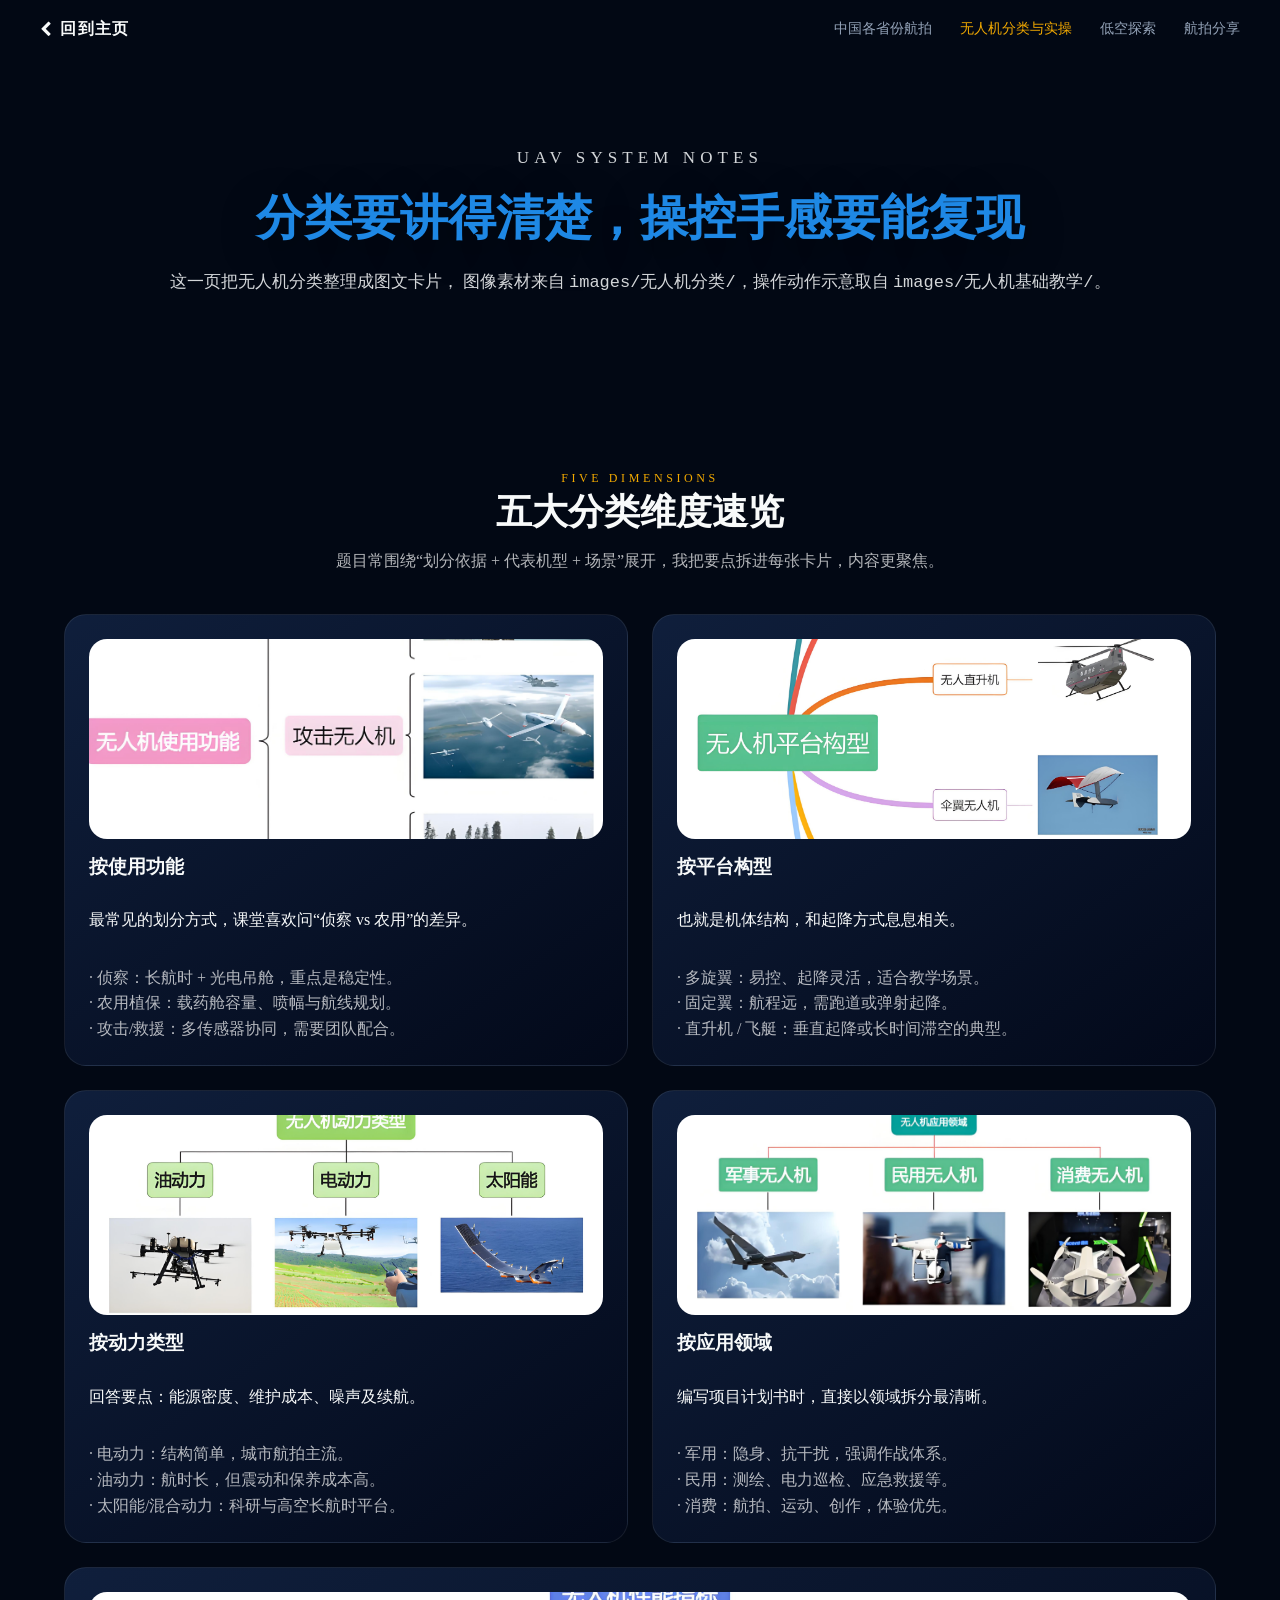
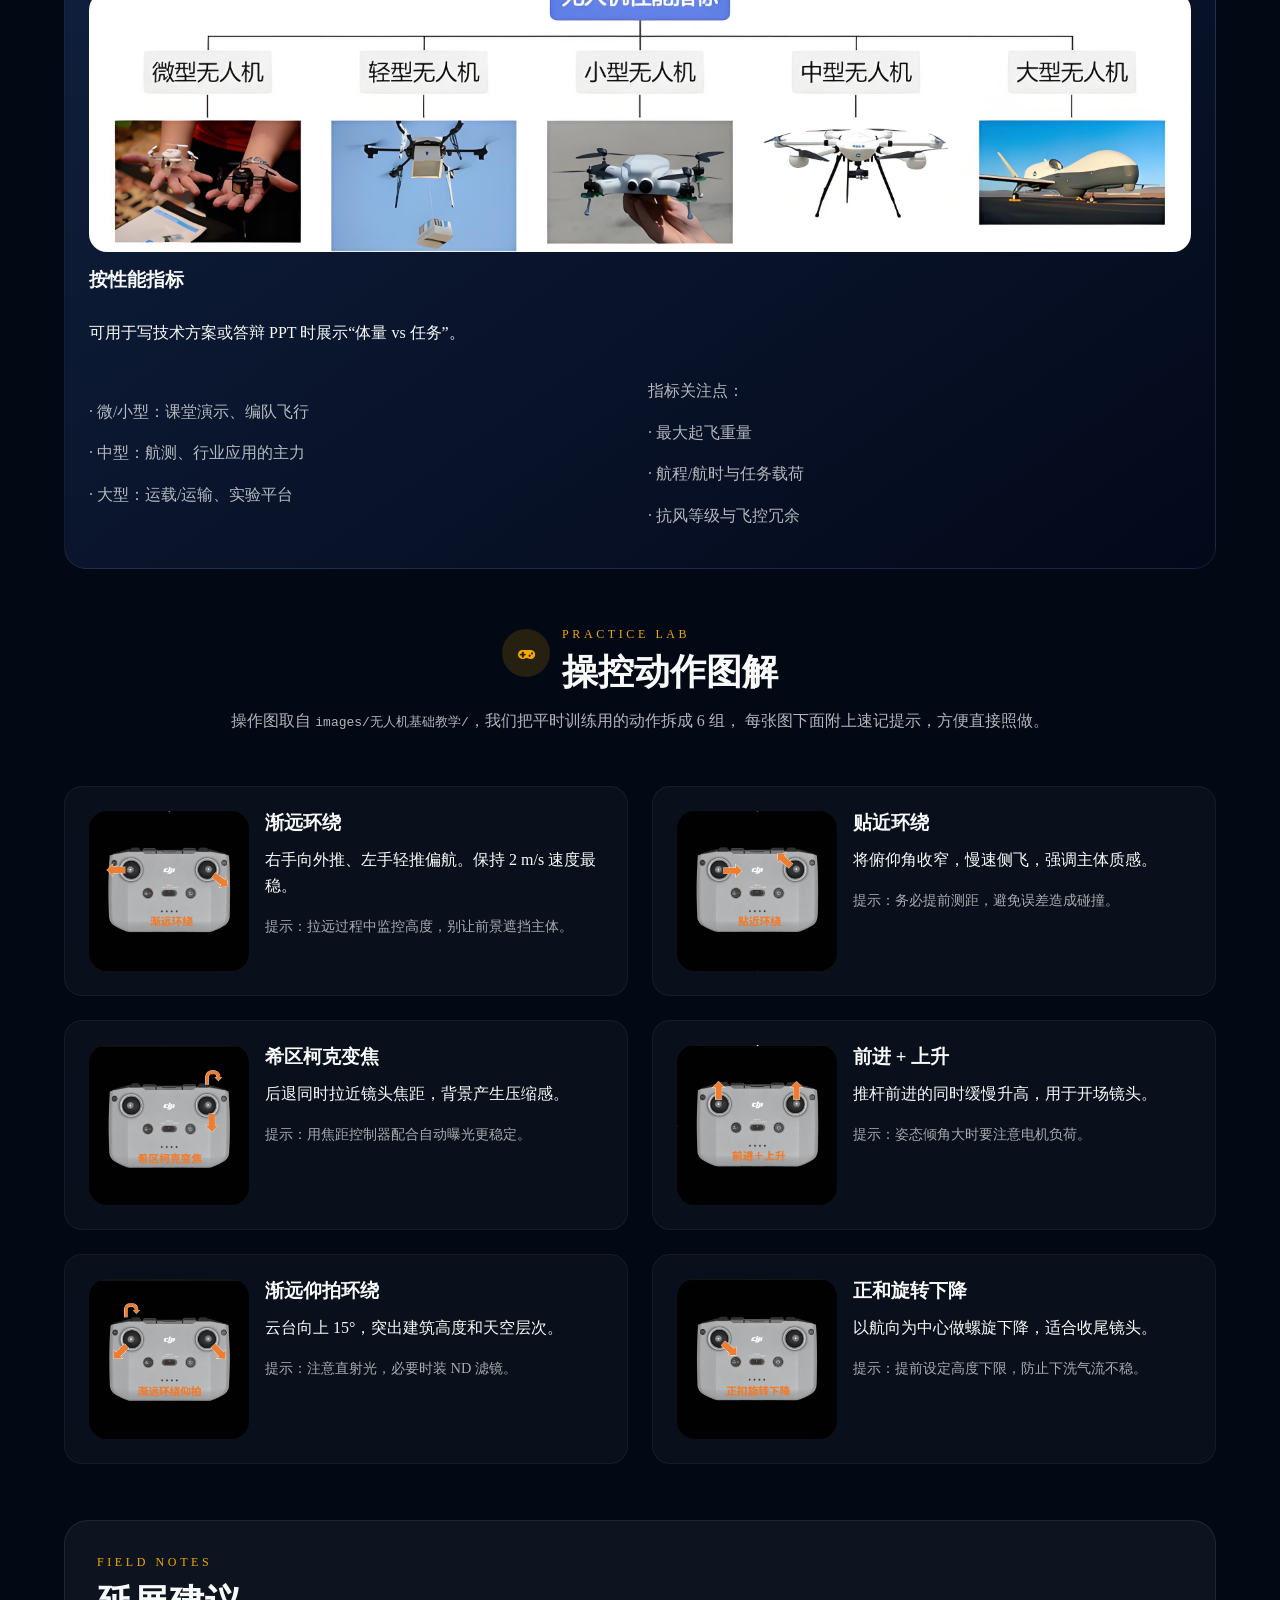
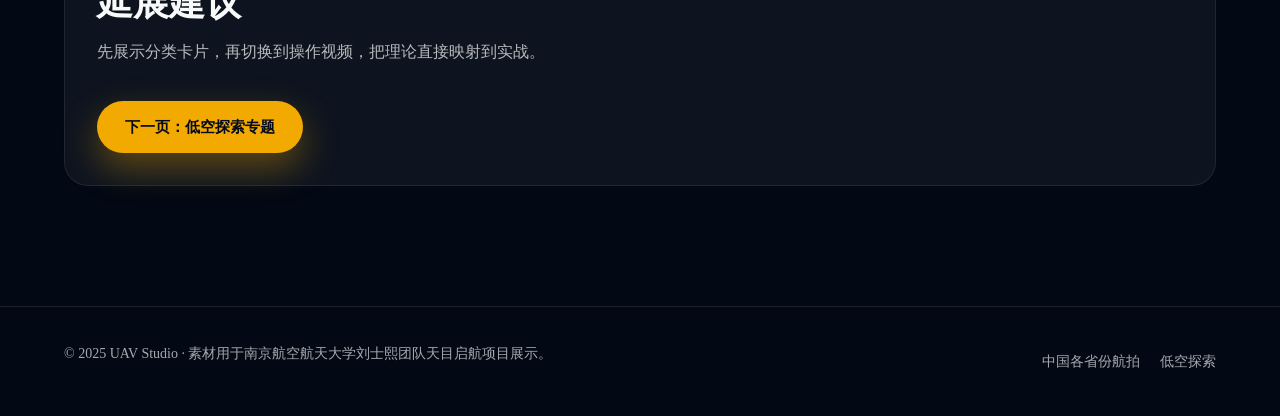
==== categories.html @ 13bf7d5a "🚀 部署低空新视界网站 包含首页、省份航拍、无人机分类、低空探索、航拍分享等页面" ====
<!DOCTYPE html>
<html lang="zh-CN">
<head>
  <meta charset="UTF-8">
  <meta name="viewport" content="width=device-width, initial-scale=1.0">
  <title>无人机分类与操控图解 - 低空新视界</title>
  <link rel="stylesheet" href="font-awesome.min.css">
  <link rel="stylesheet" href="styles.css">
  <style>
    .hero-categories {
      padding-top: 7rem;
      padding-bottom: 3rem;
      text-align: center;
    }
    .section-note {
      color: rgba(255,255,255,0.65);
      font-size: 0.9rem;
    }
  </style>
</head>
<body class="page page-categories">
  <nav id="site-nav" class="site-nav">
    <div class="container nav-inner">
      <a href="index.html" class="brand">
        <i class="fa fa-chevron-left" aria-hidden="true"></i>
        回到主页
      </a>
      <div class="nav-links">
        <a href="province.html">中国各省份航拍</a>
        <a href="categories.html" class="is-active">无人机分类与实操</a>
        <a href="explore.html">低空探索</a>
        <a href="share.html">航拍分享</a>
      </div>
    </div>
  </nav>

  <header class="hero hero-categories">
       <div class="container hero-content">
         <p class="hero-tag">UAV System Notes</p >
         <!-- 沿用经典蓝#1E88E5，与上一页标题色系一致 -->
         <h1 style="color:#1E88E5;">分类要讲得清楚，操控手感要能复现</h1>
         <p class="section-description">
           这一页把无人机分类整理成图文卡片，
           图像素材来自 <code>images/无人机分类/</code>，操作动作示意取自 <code>images/无人机基础教学/</code>。
         </p >
       </div>
     </header>

  <main class="container" style="padding-bottom:4rem;">
    <section class="section">
      <div class="section-intro">
        <span class="section-label">Five Dimensions</span>
        <h2 class="section-title">五大分类维度速览</h2>
        <p class="section-description">
          题目常围绕“划分依据 + 代表机型 + 场景”展开，我把要点拆进每张卡片，内容更聚焦。
        </p>
      </div>
      <div class="card-grid">
        <article class="classification-card">
          <img src="images/无人机分类/按使用功能分/使用功能分类.jpg" alt="按使用功能分类">
          <h3>按使用功能</h3>
          <p>最常见的划分方式，课堂喜欢问“侦察 vs 农用”的差异。</p>
          <ul class="section-description" style="list-style:none;padding:0;margin:0;">
            <li>· 侦察：长航时 + 光电吊舱，重点是稳定性。</li>
            <li>· 农用植保：载药舱容量、喷幅与航线规划。</li>
            <li>· 攻击/救援：多传感器协同，需要团队配合。</li>
          </ul>
        </article>
        <article class="classification-card">
          <img src="images/无人机分类/按平台构型分/平台构型分类.jpg" alt="按平台构型分类">
          <h3>按平台构型</h3>
          <p>也就是机体结构，和起降方式息息相关。</p>
          <ul class="section-description" style="list-style:none;padding:0;margin:0;">
            <li>· 多旋翼：易控、起降灵活，适合教学场景。</li>
            <li>· 固定翼：航程远，需跑道或弹射起降。</li>
            <li>· 直升机 / 飞艇：垂直起降或长时间滞空的典型。</li>
          </ul>
        </article>
        <article class="classification-card">
          <img src="images/无人机分类/按动力类型分/动力类型分类.jpg" alt="按动力类型分类">
          <h3>按动力类型</h3>
          <p>回答要点：能源密度、维护成本、噪声及续航。</p>
          <ul class="section-description" style="list-style:none;padding:0;margin:0;">
            <li>· 电动力：结构简单，城市航拍主流。</li>
            <li>· 油动力：航时长，但震动和保养成本高。</li>
            <li>· 太阳能/混合动力：科研与高空长航时平台。</li>
          </ul>
        </article>
        <article class="classification-card">
          <img src="images/无人机分类/按应用领域分/应用领域分类.jpg" alt="按应用领域分类">
          <h3>按应用领域</h3>
          <p>编写项目计划书时，直接以领域拆分最清晰。</p>
          <ul class="section-description" style="list-style:none;padding:0;margin:0;">
            <li>· 军用：隐身、抗干扰，强调作战体系。</li>
            <li>· 民用：测绘、电力巡检、应急救援等。</li>
            <li>· 消费：航拍、运动、创作，体验优先。</li>
          </ul>
        </article>
        <article class="classification-card" style="grid-column:span 2;">
          <img src="images/无人机分类/按性能指标分/性能指标分类.jpg" alt="按性能指标分类" style="height:260px;">
          <h3>按性能指标</h3>
          <p>可用于写技术方案或答辩 PPT 时展示“体量 vs 任务”。</p>
          <div class="two-column" style="gap:1rem;">
            <div class="section-description">
              <p>· 微/小型：课堂演示、编队飞行</p>
              <p>· 中型：航测、行业应用的主力</p>
              <p>· 大型：运载/运输、实验平台</p>
            </div>
            <div class="section-description">
              <p>指标关注点：</p>
              <p>· 最大起飞重量</p>
              <p>· 航程/航时与任务载荷</p>
              <p>· 抗风等级与飞控冗余</p>
            </div>
          </div>
        </article>
      </div>
    </section>

    <section class="section">
      <div class="section-header" style="flex-direction:column;gap:0.75rem;">
        <div style="display:flex;align-items:center;gap:0.75rem;">
          <span class="icon-circle"><i class="fa fa-gamepad" aria-hidden="true"></i></span>
          <div>
            <p class="section-label" style="margin-bottom:0.3rem;">Practice Lab</p>
            <h2 class="section-title" style="margin-bottom:0;">操控动作图解</h2>
          </div>
        </div>
        <p class="section-description" style="text-align:left;">
          操作图取自 <code>images/无人机基础教学/</code>，我们把平时训练用的动作拆成 6 组，
          每张图下面附上速记提示，方便直接照做。
        </p>
      </div>
      <div class="card-grid">
        <article class="operation-card">
          <img src="images/无人机基础教学/渐远环绕.png" alt="渐远环绕">
          <div>
            <h3>渐远环绕</h3>
            <p>右手向外推、左手轻推偏航。保持 2 m/s 速度最稳。</p>
            <p class="section-note">提示：拉远过程中监控高度，别让前景遮挡主体。</p>
          </div>
        </article>
        <article class="operation-card">
          <img src="images/无人机基础教学/贴近环绕.png" alt="贴近环绕">
          <div>
            <h3>贴近环绕</h3>
            <p>将俯仰角收窄，慢速侧飞，强调主体质感。</p>
            <p class="section-note">提示：务必提前测距，避免误差造成碰撞。</p>
          </div>
        </article>
        <article class="operation-card">
          <img src="images/无人机基础教学/希区柯克变焦.png" alt="希区柯克变焦">
          <div>
            <h3>希区柯克变焦</h3>
            <p>后退同时拉近镜头焦距，背景产生压缩感。</p>
            <p class="section-note">提示：用焦距控制器配合自动曝光更稳定。</p>
          </div>
        </article>
        <article class="operation-card">
          <img src="images/无人机基础教学/前进＋上升.png" alt="前进上升">
          <div>
            <h3>前进 + 上升</h3>
            <p>推杆前进的同时缓慢升高，用于开场镜头。</p>
            <p class="section-note">提示：姿态倾角大时要注意电机负荷。</p>
          </div>
        </article>
        <article class="operation-card">
          <img src="images/无人机基础教学/渐远环绕仰拍.png" alt="仰拍环绕">
          <div>
            <h3>渐远仰拍环绕</h3>
            <p>云台向上 15°，突出建筑高度和天空层次。</p>
            <p class="section-note">提示：注意直射光，必要时装 ND 滤镜。</p>
          </div>
        </article>
        <article class="operation-card">
          <img src="images/无人机基础教学/正扣旋转下降.png" alt="旋转下降">
          <div>
            <h3>正和旋转下降</h3>
            <p>以航向为中心做螺旋下降，适合收尾镜头。</p>
            <p class="section-note">提示：提前设定高度下限，防止下洗气流不稳。</p>
          </div>
        </article>
      </div>
    </section>

    <section class="section">
      <article class="cta-card">
        <div>
          <p class="section-label" style="margin-bottom:0.5rem;">Field Notes</p>
          <h2 class="section-title">延展建议</h2>
          <p class="section-description">
            先展示分类卡片，再切换到操作视频，把理论直接映射到实战。
          </p>
        </div>
        <a href="explore.html" class="button button-primary">下一页：低空探索专题</a>
      </article>
    </section>
  </main>

  <div id="image-lightbox" class="lightbox" role="dialog" aria-label="图片预览" aria-hidden="true">
    <button class="lightbox-close" type="button" aria-label="关闭预览">
      <i class="fa fa-times" aria-hidden="true"></i>
    </button>
    <img src="" alt="">
  </div>

  <footer class="footer">
    <div class="container footer-inner">
      <p>© 2025 UAV Studio · 素材用于南京航空航天大学刘士熙团队天目启航项目展示。</p>
      <div class="footer-links">
        <a href="province.html">中国各省份航拍</a>
        <a href="explore.html">低空探索</a>
      </div>
    </div>
  </footer>

  <script>
    const nav = document.getElementById('site-nav');
    const lightbox = document.getElementById('image-lightbox');
    const lightboxImg = lightbox.querySelector('img');
    const closeBtn = lightbox.querySelector('.lightbox-close');

    window.addEventListener('scroll', () => {
      nav.classList.toggle('nav-scrolled', window.scrollY > 30);
    });

    const openLightbox = (img) => {
      lightboxImg.src = img.src;
      lightboxImg.alt = img.alt || '';
      lightbox.classList.add('is-visible');
      document.body.classList.add('lightbox-open');
      lightbox.setAttribute('aria-hidden', 'false');
    };

    const closeLightbox = () => {
      lightbox.classList.remove('is-visible');
      document.body.classList.remove('lightbox-open');
      lightbox.setAttribute('aria-hidden', 'true');
      setTimeout(() => { lightboxImg.src = ''; lightboxImg.alt = ''; }, 200);
    };

    // 绑定所有卡片图片：分类卡片 + 操作卡片
    document.querySelectorAll('.classification-card img, .operation-card img').forEach((img) => {
      img.style.cursor = 'pointer';
      img.addEventListener('click', () => openLightbox(img));
    });

    closeBtn.addEventListener('click', closeLightbox);

    lightbox.addEventListener('click', (event) => {
      if (event.target === lightbox) {
        closeLightbox();
      }
    });

    document.addEventListener('keydown', (event) => {
      if (event.key === 'Escape' && lightbox.classList.contains('is-visible')) {
        closeLightbox();
      }
    });
  </script>
</body>
</html>
---- styles.css ----
/* Google Fonts removed — blocked in China. Using system font stack instead. */
/* Inter → system sans-serif; Noto Sans SC → system Chinese fonts */

* {
  box-sizing: border-box;
}

body {
  margin: 0;
  min-height: 100vh;
  font-family: "FangSong", "仿宋", "STFangsong", "华文仿宋", "Noto Serif SC", "Source Han Serif SC", "SimSun", "宋体", serif;
  line-height: 1.6;
  background-color: #040b1a;
  color: #f8fafa;
}

img {
  display: block;
  max-width: 100%;
  height: auto;
}

a {
  color: inherit;
  text-decoration: none;
}

p {
  margin: 0 0 16px;
}

h1, h2, h3, h4, h5, h6 {
  margin: 0 0 12px;
  line-height: 1.3;
}

.page {
  background-color: #040b1a;
}

.page-province {
  background-color: #030a1b;
}

.page-categories {
  background-color: #020814;
}

.page-explore {
  background-color: #030717;
}

.container {
  width: 100%;
  max-width: 1200px;
  margin: 0 auto;
  padding: 0 24px;
}

.site-nav {
  position: fixed;
  top: 0;
  left: 0;
  right: 0;
  z-index: 50;
  transition: background-color 0.25s ease, box-shadow 0.25s ease;
}

.nav-inner {
  display: flex;
  align-items: center;
  justify-content: space-between;
  padding: 16px 0;
}

.brand {
  font-weight: 600;
  letter-spacing: 0.08em;
  display: flex;
  align-items: center;
  gap: 8px;
}

.nav-links {
  display: none;
  gap: 28px;
  font-size: 14px;
  color: #94a3b8;
}

.nav-links a:hover,
.nav-links a.is-active {
  color: #f2a900;
}

.nav-cta {
  border: 1px solid #f2a900;
  border-radius: 999px;
  padding: 10px 22px;
  font-size: 14px;
  color: #f2a900;
  transition: transform 0.25s ease, box-shadow 0.25s ease;
}

.nav-cta:hover {
  transform: translateY(-2px);
  box-shadow: 0 10px 25px rgba(242, 169, 0, 0.35);
}

.nav-scrolled {
  background-color: rgba(4, 11, 26, 0.95);
  box-shadow: 0 8px 24px rgba(0, 0, 0, 0.35);
}

@media (min-width: 768px) {
  .nav-links {
    display: flex;
  }
}

/* ===== 顶部三分布导航卡片 ===== */
.top-three-nav {
  padding-top: 90px;
  padding-bottom: 32px;
}

.top-three-grid {
  display: grid;
  gap: 20px;
  grid-template-columns: 1fr;
}

@media (min-width: 768px) {
  .top-three-grid {
    grid-template-columns: repeat(3, 1fr);
  }
}

.top-nav-card {
  display: block;
  border-radius: 20px;
  overflow: hidden;
  text-decoration: none;
  color: #fff;
  transition: transform 0.3s ease, box-shadow 0.3s ease;
  box-shadow: 0 8px 30px rgba(0, 0, 0, 0.4);
  cursor: pointer;
}

.top-nav-card:hover {
  transform: translateY(-6px);
  box-shadow: 0 18px 45px rgba(0, 0, 0, 0.55);
}

.top-nav-card-img {
  height: 260px;
  background-size: cover;
  background-position: center;
  position: relative;
  transition: transform 0.4s ease;
}

.top-nav-card:hover .top-nav-card-img {
  transform: scale(1.05);
}

.top-nav-card-overlay {
  position: absolute;
  inset: 0;
  background: linear-gradient(0deg, rgba(4,11,26,0.92) 0%, rgba(4,11,26,0.3) 55%, rgba(4,11,26,0.05) 100%);
  display: flex;
  flex-direction: column;
  justify-content: flex-end;
  padding: 24px;
}

.top-nav-badge {
  display: inline-block;
  background: rgba(242, 169, 0, 0.85);
  color: #040b1a;
  font-size: 12px;
  font-weight: 700;
  padding: 4px 12px;
  border-radius: 20px;
  margin-bottom: 10px;
  align-self: flex-start;
  letter-spacing: 0.05em;
}

.top-nav-card-overlay h2 {
  font-size: 26px;
  font-weight: 700;
  margin: 0 0 6px;
  line-height: 1.25;
  text-shadow: 0 2px 10px rgba(0,0,0,0.5);
}

.top-nav-card-overlay p {
  font-size: 14px;
  color: rgba(255,255,255,0.75);
  margin: 0;
}

.hero {
  padding-top: 110px;
  padding-bottom: 48px;
}

.hero-full {
  min-height: 100vh;
  display: flex;
  align-items: center;
}

.hero-content {
  padding: 32px 0 48px;
}

.hero-tag {
  letter-spacing: 0.3em;
  font-size: 12px;
  text-transform: uppercase;
  color: #94a3b8;
  margin-bottom: 16px;
}

.hero h1 {
  font-size: 48px;
  margin-bottom: 18px;
  text-shadow: 0 10px 40px rgba(0, 0, 0, 0.35);
}

.hero p {
  font-size: 17px;
  color: rgba(248, 250, 252, 0.85);
}

.button-row {
  display: flex;
  flex-wrap: wrap;
  gap: 16px;
  margin-top: 32px;
}

.button {
  border: none;
  border-radius: 999px;
  padding: 14px 28px;
  font-size: 15px;
  font-weight: 600;
  cursor: pointer;
  display: inline-flex;
  align-items: center;
  justify-content: center;
  gap: 8px;
  transition: transform 0.25s ease, box-shadow 0.25s ease;
}

.button-primary {
  background-color: #f2a900;
  color: #040b1a;
  box-shadow: 0 15px 35px rgba(242, 169, 0, 0.35);
}

.button-outline {
  border: 1px solid rgba(255, 255, 255, 0.6);
  background-color: transparent;
  color: #fff;
}

.button:hover {
  transform: translateY(-2px);
}

.stats-grid {
  margin-top: 32px;
  display: grid;
  gap: 16px;
}

.stat-card {
  border-radius: 20px;
  padding: 24px;
  background: rgba(255, 255, 255, 0.05);
  border: 1px solid rgba(255, 255, 255, 0.07);
}

.stat-card p {
  font-size: 40px;
  font-weight: 700;
  margin-bottom: 6px;
}

.stat-card span {
  font-size: 14px;
  color: #94a3b8;
}

@media (min-width: 768px) {
  .stats-grid {
    grid-template-columns: repeat(3, 1fr);
  }
}

.section {
  padding: 56px 0;
}

.section + .section {
  padding-top: 0;
}

.section-intro {
  text-align: center;
  max-width: 720px;
  margin: 0 auto 40px;
}

.section-label {
  font-size: 12px;
  letter-spacing: 0.3em;
  text-transform: uppercase;
  color: #f2a900;
  margin-bottom: 12px;
}

.section-title {
  font-size: 36px;
  font-weight: 700;
  margin-bottom: 12px;
}

.section-description {
  color: rgba(255, 255, 255, 0.7);
}

.grid-auto,
.grid-two,
.grid-three {
  display: grid;
  gap: 24px;
}

@media (min-width: 640px) {
  .grid-auto {
    grid-template-columns: repeat(2, 1fr);
  }
}

@media (min-width: 1024px) {
  .grid-auto {
    grid-template-columns: repeat(3, 1fr);
  }
}

@media (min-width: 768px) {
  .grid-two {
    grid-template-columns: repeat(2, 1fr);
  }
}

@media (min-width: 1024px) {
  .grid-three {
    grid-template-columns: repeat(3, 1fr);
  }
}

.glass-panel {
  background: rgba(255, 255, 255, 0.05);
  border: 1px solid rgba(255, 255, 255, 0.08);
  border-radius: 24px;
  padding: 28px;
  box-shadow: 0 20px 50px rgba(0, 0, 0, 0.5);
  display: flex;
  flex-direction: column;
  height: 100%;
}

.icon-circle {
  width: 48px;
  height: 48px;
  border-radius: 50%;
  background: rgba(242, 169, 0, 0.15);
  display: inline-flex;
  align-items: center;
  justify-content: center;
  color: #f2a900;
  margin-bottom: 16px;
}

.link-accent {
  color: #f2a900;
  display: inline-flex;
  align-items: center;
  gap: 6px;
  font-weight: 600;
  margin-top: auto;
}

.link-accent .fa {
  font-size: 13px;
}

.highlight-card {
  background: rgba(255, 255, 255, 0.03);
  border-radius: 24px;
  padding: 32px;
  border: 1px solid rgba(255, 255, 255, 0.1);
  display: grid;
  gap: 32px;
}

.two-column {
  display: grid;
  gap: 24px;
}

@media (min-width: 960px) {
  .two-column {
    grid-template-columns: repeat(2, 1fr);
    align-items: center;
  }
}

.metric-card {
  border-radius: 24px;
  padding: 24px;
  border: 1px solid rgba(255, 255, 255, 0.1);
  background: linear-gradient(135deg, rgba(31, 75, 173, 0.8), rgba(31, 75, 173, 0.3));
}

.metric-card.alt {
  background: linear-gradient(135deg, rgba(242, 169, 0, 0.7), rgba(242, 169, 0, 0.35));
  color: #040b1a;
}

.section-header {
  display: flex;
  flex-direction: column;
  gap: 12px;
  margin-bottom: 36px;
}

@media (min-width: 768px) {
  .section-header {
    flex-direction: row;
    align-items: center;
    justify-content: space-between;
  }
}

.gallery-grid {
  display: grid;
  gap: 24px;
}

@media (min-width: 640px) {
  .gallery-grid {
    grid-template-columns: repeat(2, 1fr);
  }
}

@media (min-width: 1024px) {
  .gallery-grid {
    grid-template-columns: repeat(3, 1fr);
  }
}

.gallery-card {
  background: rgba(255, 255, 255, 0.03);
  border: 1px solid rgba(255, 255, 255, 0.08);
  border-radius: 20px;
  overflow: hidden;
}

.gallery-card img {
  height: 190px;
  width: 100%;
  object-fit: cover;
}

.gallery-card .card-body {
  padding: 20px;
}

.gallery-card h3 {
  font-size: 20px;
  margin-bottom: 6px;
}

.gallery-card p {
  color: rgba(255, 255, 255, 0.75);
  font-size: 14px;
}

.card-grid {
  display: grid;
  gap: 24px;
}

@media (min-width: 768px) {
  .card-grid {
    grid-template-columns: repeat(2, 1fr);
  }
}

.classification-card {
  background: linear-gradient(145deg, rgba(17, 34, 64, 0.9), rgba(3, 10, 26, 0.9));
  border: 1px solid rgba(255, 255, 255, 0.08);
  border-radius: 22px;
  padding: 24px;
  display: flex;
  flex-direction: column;
  gap: 16px;
}

.classification-card img,
.operation-card img {
  border-radius: 18px;
  height: 200px;
  object-fit: cover;
  width: 100%;
}

.operation-card {
  background: rgba(255, 255, 255, 0.03);
  border: 1px solid rgba(255, 255, 255, 0.05);
  border-radius: 18px;
  padding: 24px;
  display: flex;
  flex-direction: column;
  gap: 16px;
}

@media (min-width: 768px) {
  .operation-card {
    flex-direction: row;
  }

  .operation-card img {
    width: 160px;
    height: 160px;
  }
}

.cta-card {
  background: rgba(255, 255, 255, 0.05);
  border: 1px solid rgba(255, 255, 255, 0.08);
  border-radius: 24px;
  padding: 32px;
  display: flex;
  flex-direction: column;
  gap: 20px;
}

.cta-card a {
  align-self: flex-start;
}

.lightbox {
  position: fixed;
  top: 0;
  left: 0;
  right: 0;
  bottom: 0;
  background: rgba(0, 0, 0, 0.8);
  display: flex;
  align-items: center;
  justify-content: center;
  padding: 32px;
  opacity: 0;
  pointer-events: none;
  transition: opacity 0.2s ease;
  z-index: 100;
}

.lightbox.is-visible {
  opacity: 1;
  pointer-events: auto;
}

.lightbox img {
  max-width: 90vw;
  max-height: 80vh;
  border-radius: 20px;
  box-shadow: 0 20px 60px rgba(0, 0, 0, 0.6);
}

.lightbox-close {
  position: absolute;
  top: 24px;
  right: 24px;
  background: rgba(0, 0, 0, 0.6);
  color: #fff;
  border: 1px solid rgba(255, 255, 255, 0.3);
  border-radius: 50%;
  width: 44px;
  height: 44px;
  font-size: 18px;
  display: flex;
  align-items: center;
  justify-content: center;
  cursor: pointer;
}

body.lightbox-open {
  overflow: hidden;
}

.media-card {
  border: 1px solid transparent;
  border-radius: 22px;
  overflow: hidden;
  background: rgba(255, 255, 255, 0.03);
  display: block;
}

.media-card img {
  height: 230px;
  width: 100%;
  object-fit: cover;
}

.media-card .card-body {
  padding: 24px;
}

.media-meta {
  font-size: 12px;
  letter-spacing: 0.2em;
  color: #94a3b8;
  text-transform: uppercase;
}

.science-grid,
.practice-grid {
  display: grid;
  gap: 24px;
}

@media (min-width: 992px) {
  .science-grid {
    grid-template-columns: repeat(3, 1fr);
  }
}

@media (min-width: 768px) {
  .practice-grid {
    grid-template-columns: repeat(2, 1fr);
  }
}

.practice-card {
  background: rgba(255, 255, 255, 0.04);
  border: 1px solid rgba(255, 255, 255, 0.08);
  border-radius: 22px;
  padding: 28px;
  height: 100%;
}

.practice-card ul {
  list-style: none;
  padding: 0;
  margin: 0;
  color: rgba(255, 255, 255, 0.75);
}

.practice-card li {
  margin-bottom: 10px;
}

.footer {
  border-top: 1px solid rgba(255, 255, 255, 0.1);
  padding: 36px 0;
  font-size: 14px;
  color: rgba(255, 255, 255, 0.65);
}

.footer-inner {
  display: flex;
  flex-direction: column;
  gap: 16px;
}

@media (min-width: 768px) {
  .footer-inner {
    flex-direction: row;
    justify-content: space-between;
    align-items: center;
  }
}

.footer-links {
  display: flex;
  gap: 20px;
}

.footer-links a:hover {
  color: #f2a900;
}
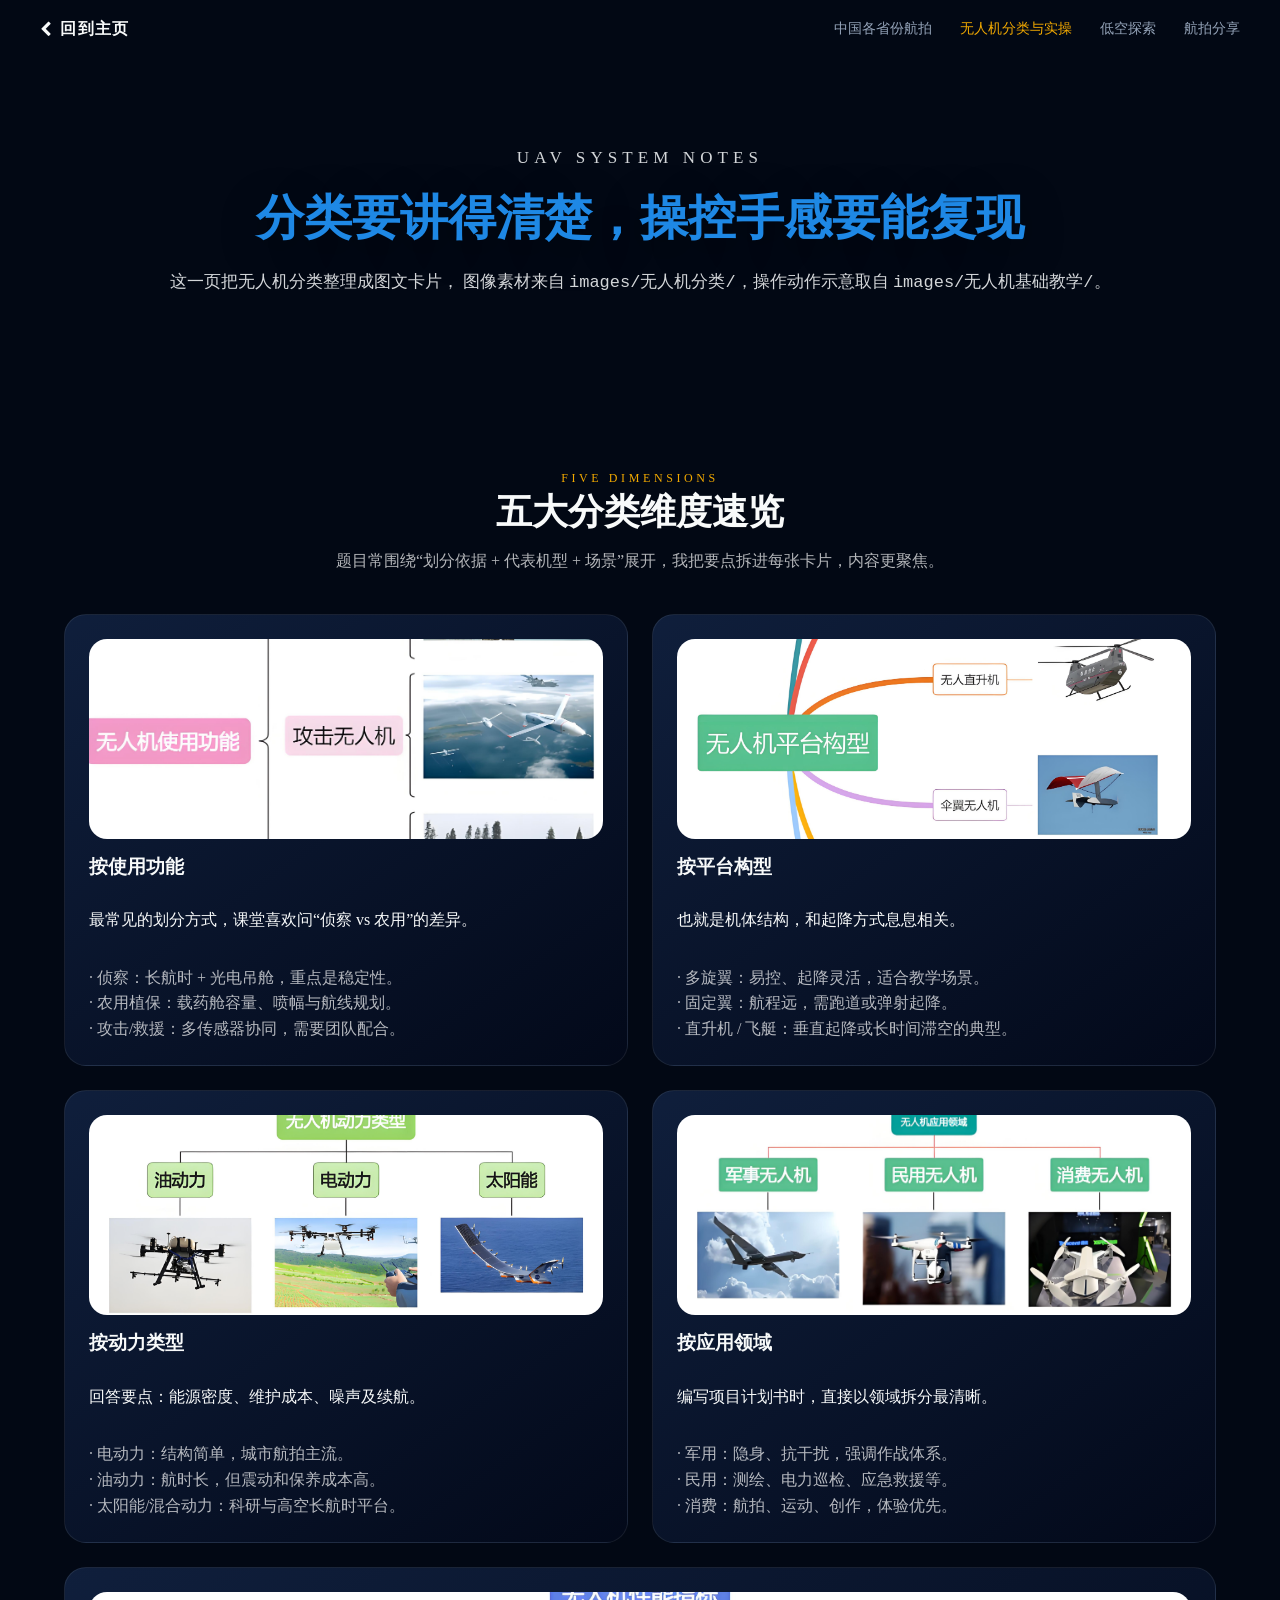
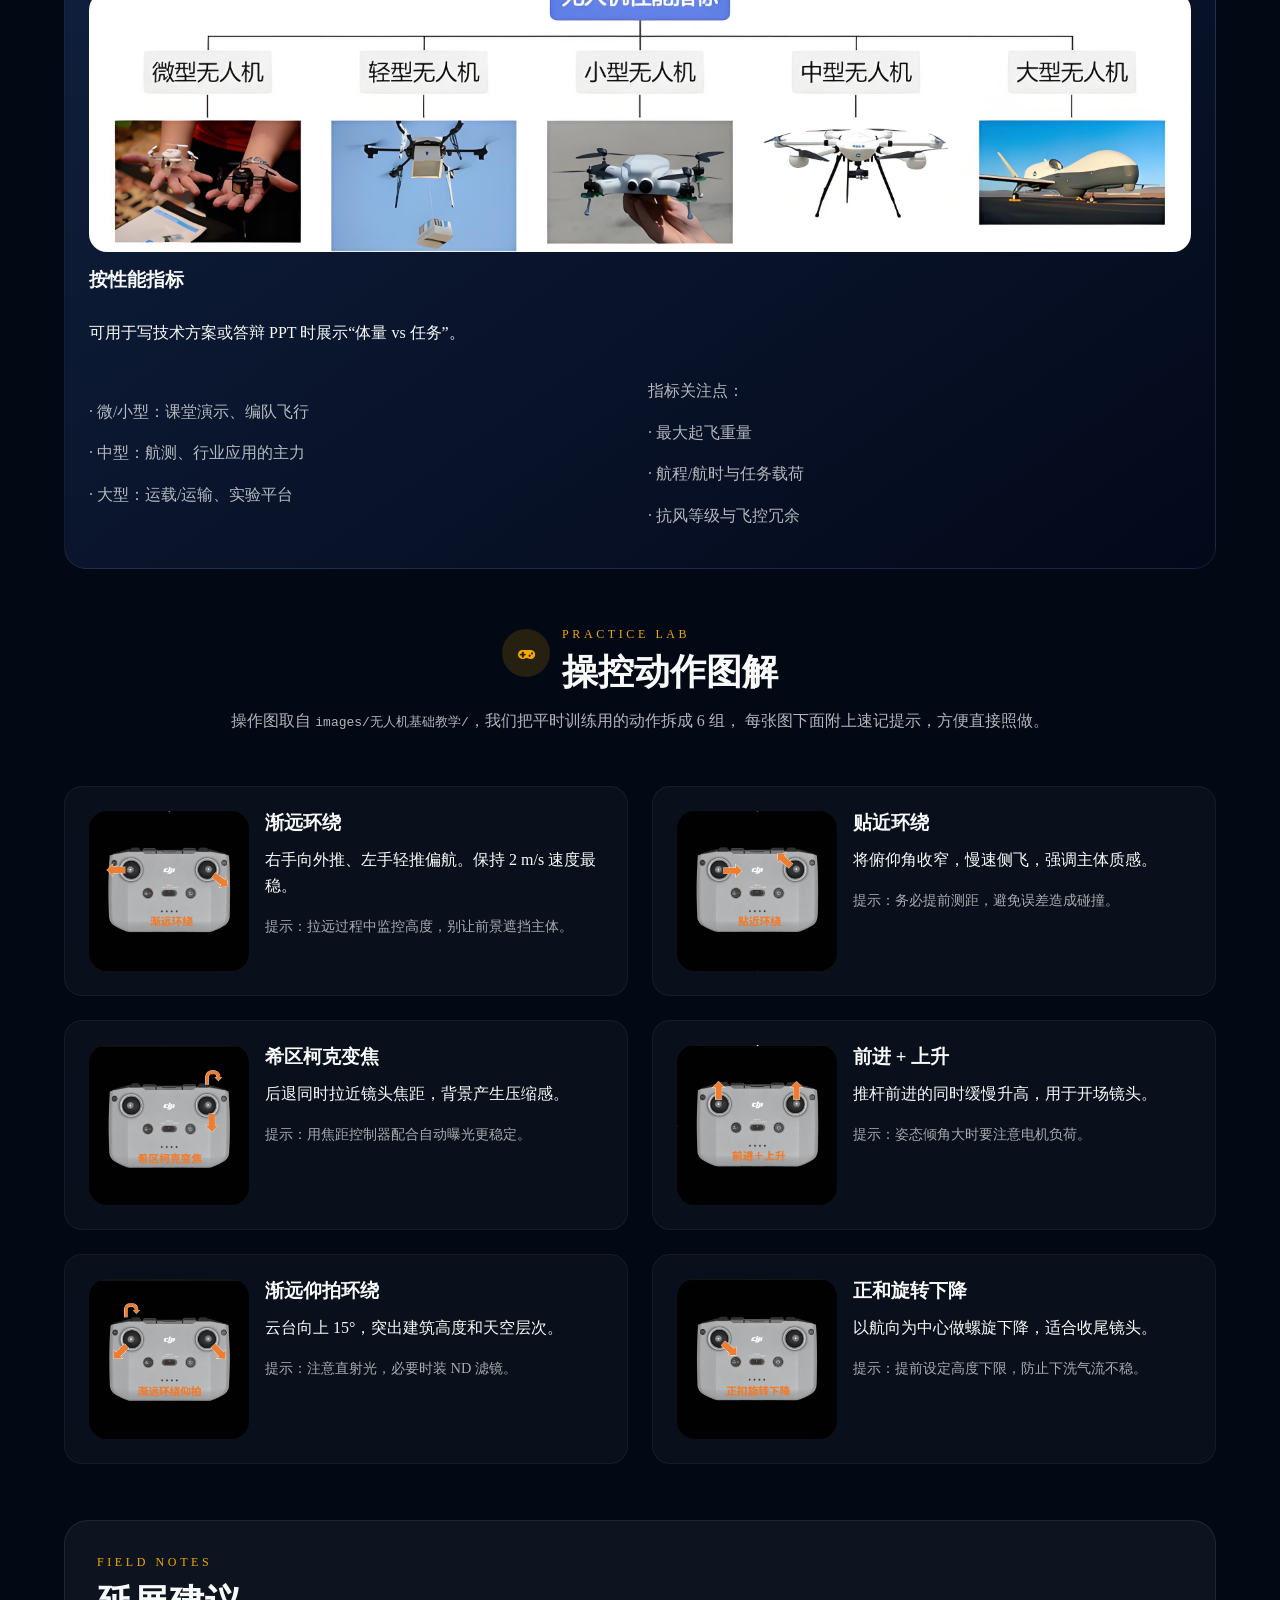
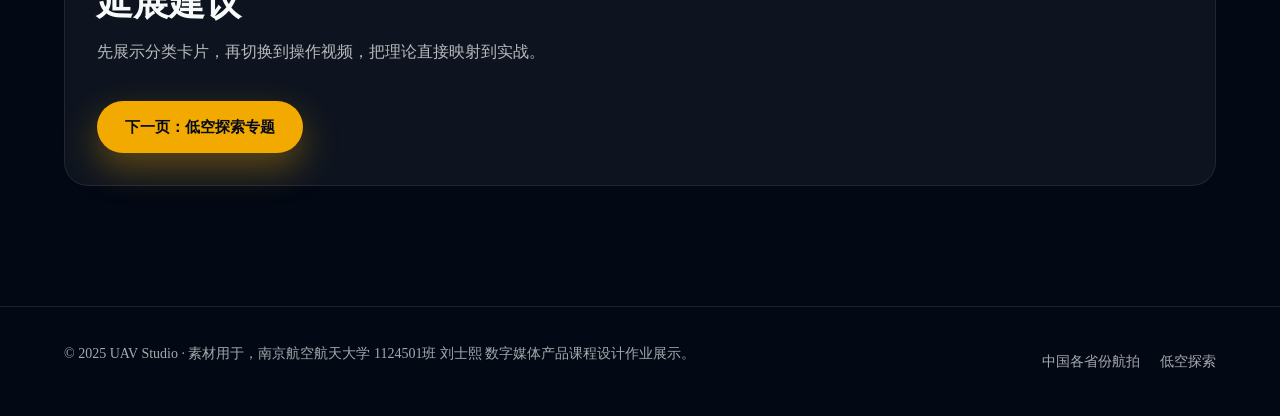
==== commit cef0540f: "更新 categories.html 页脚信息" ====
--- a/categories.html
+++ b/categories.html
@@ -206,7 +206,7 @@
 
   <footer class="footer">
     <div class="container footer-inner">
-      <p>© 2025 UAV Studio · 素材用于南京航空航天大学刘士熙团队天目启航项目展示。</p>
+      <p>© 2025 UAV Studio · 素材用于，南京航空航天大学 1124501班 刘士熙 数字媒体产品课程设计作业展示。</p>
       <div class="footer-links">
         <a href="province.html">中国各省份航拍</a>
         <a href="explore.html">低空探索</a>
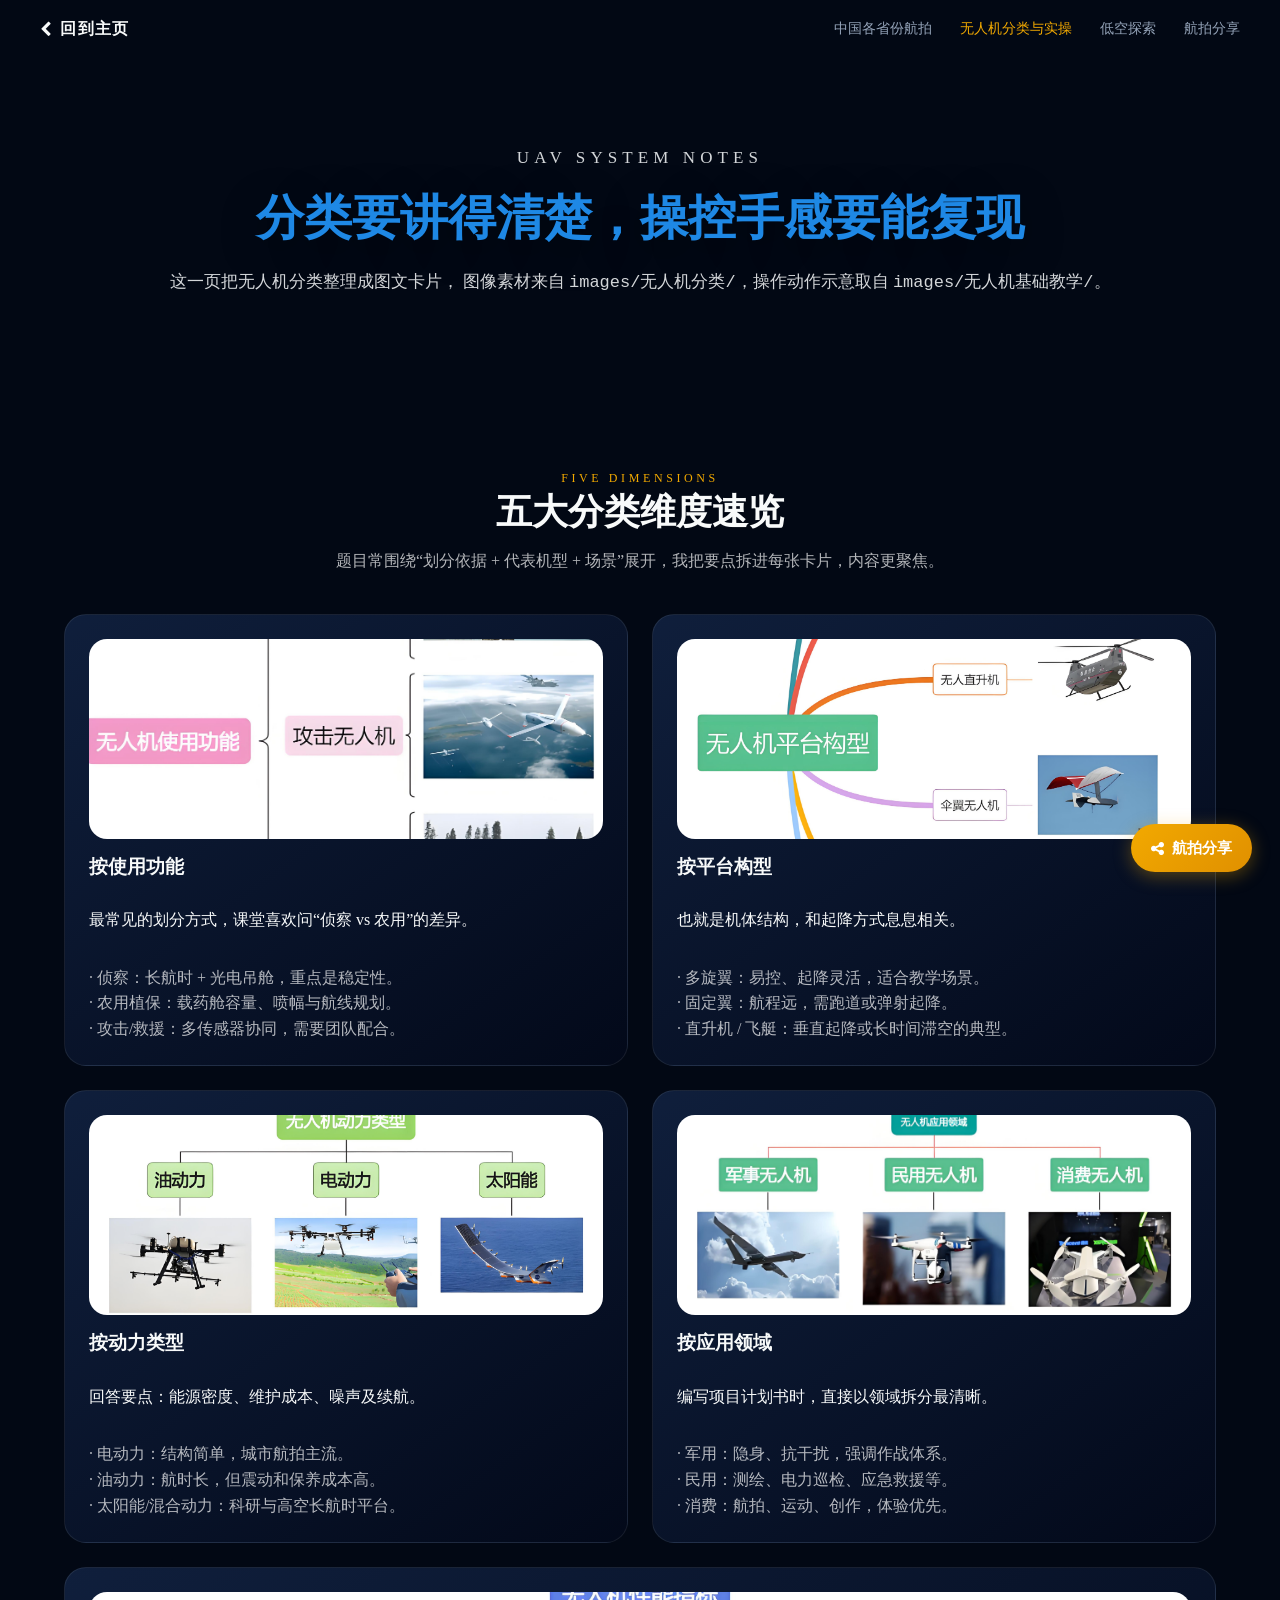
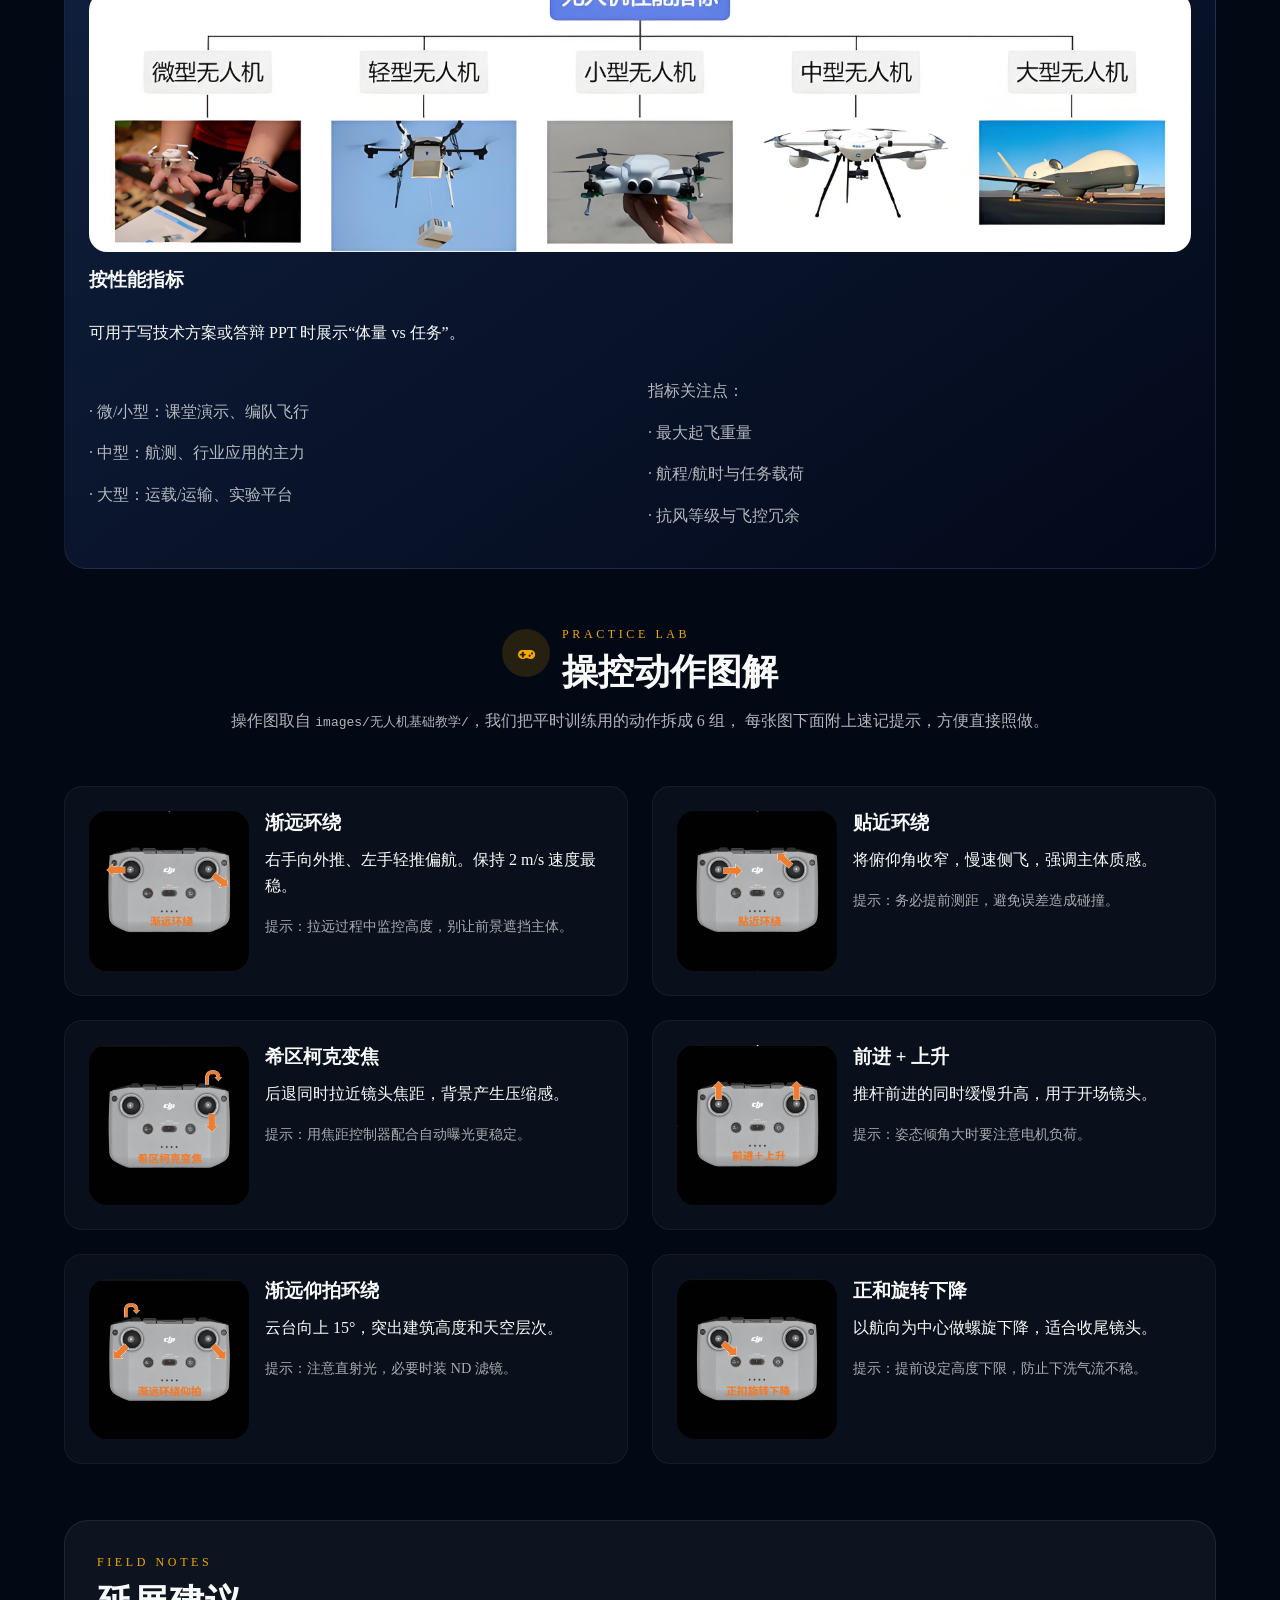
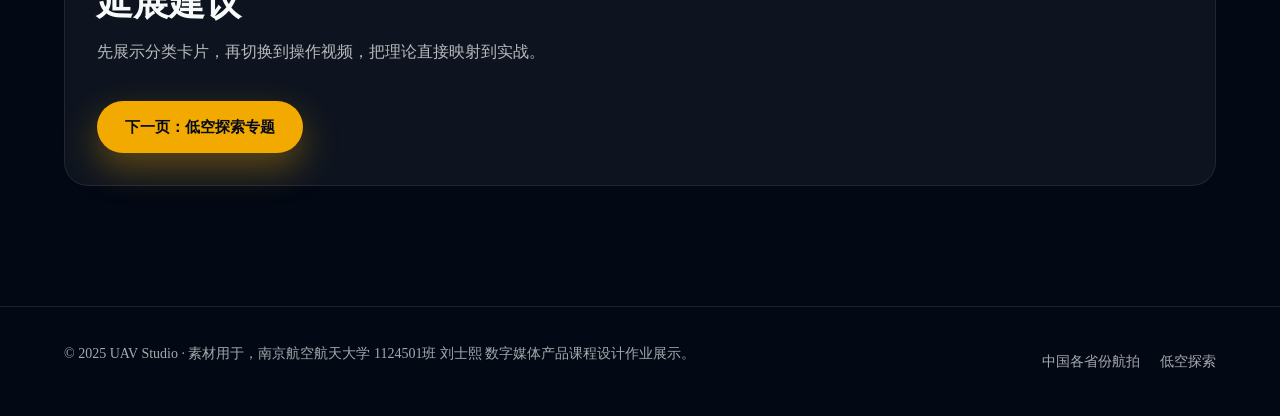
==== commit 3831cb18: "更新 categories.html 页脚信息" ====
--- a/categories.html
+++ b/categories.html
@@ -259,6 +259,12 @@
       }
     });
   </script>
+
+  <!-- 右下角快捷按钮 -->
+  <a href="share.html" style="position:fixed;bottom:28px;right:28px;z-index:999;display:flex;align-items:center;gap:8px;padding:12px 20px;background:linear-gradient(135deg,#f2a900,#e09000);color:#fff;border-radius:28px;text-decoration:none;font-size:15px;font-weight:600;box-shadow:0 4px 18px rgba(242,169,0,0.35);transition:transform 0.2s,box-shadow 0.2s;" onmouseover="this.style.transform='scale(1.06)';this.style.boxShadow='0 6px 24px rgba(242,169,0,0.5)'" onmouseout="this.style.transform='scale(1)';this.style.boxShadow='0 4px 18px rgba(242,169,0,0.35)'">
+    <i class="fa fa-share-alt" aria-hidden="true"></i> 航拍分享
+  </a>
+
 </body>
 </html>
 
